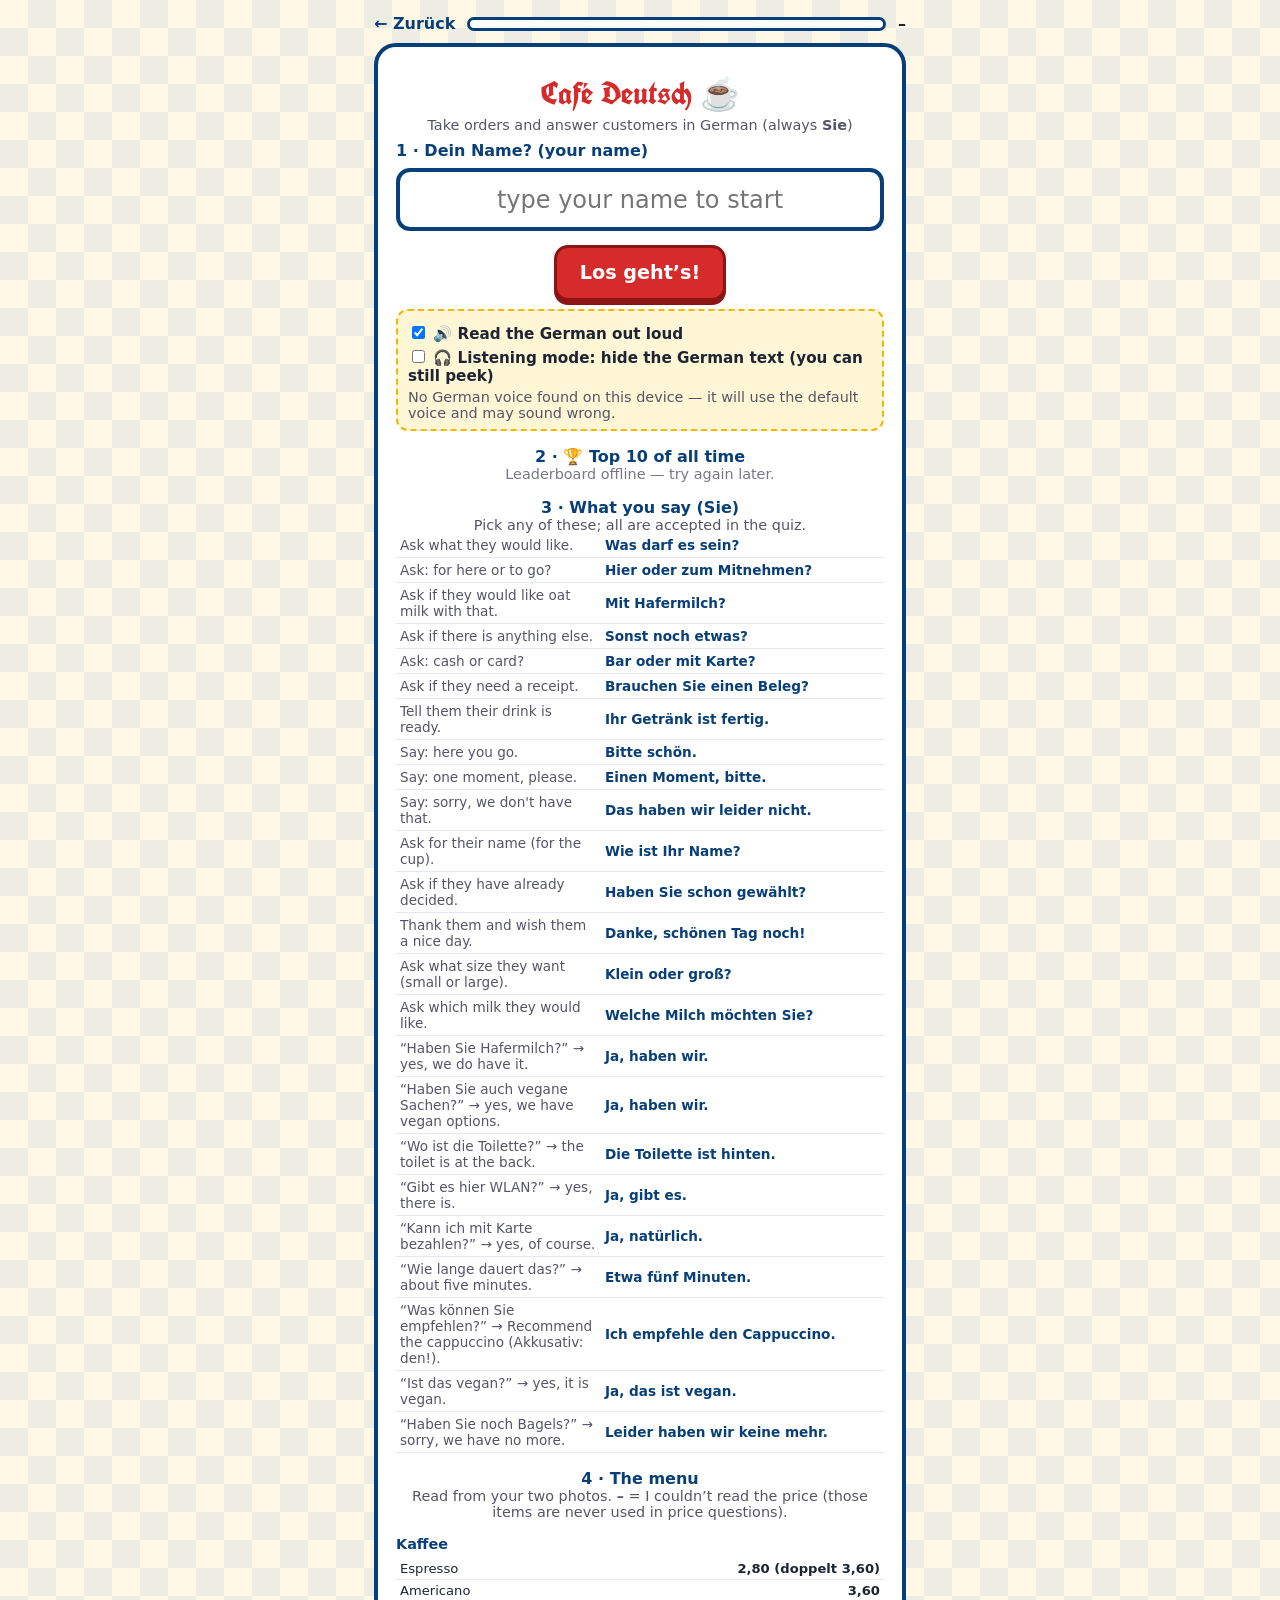
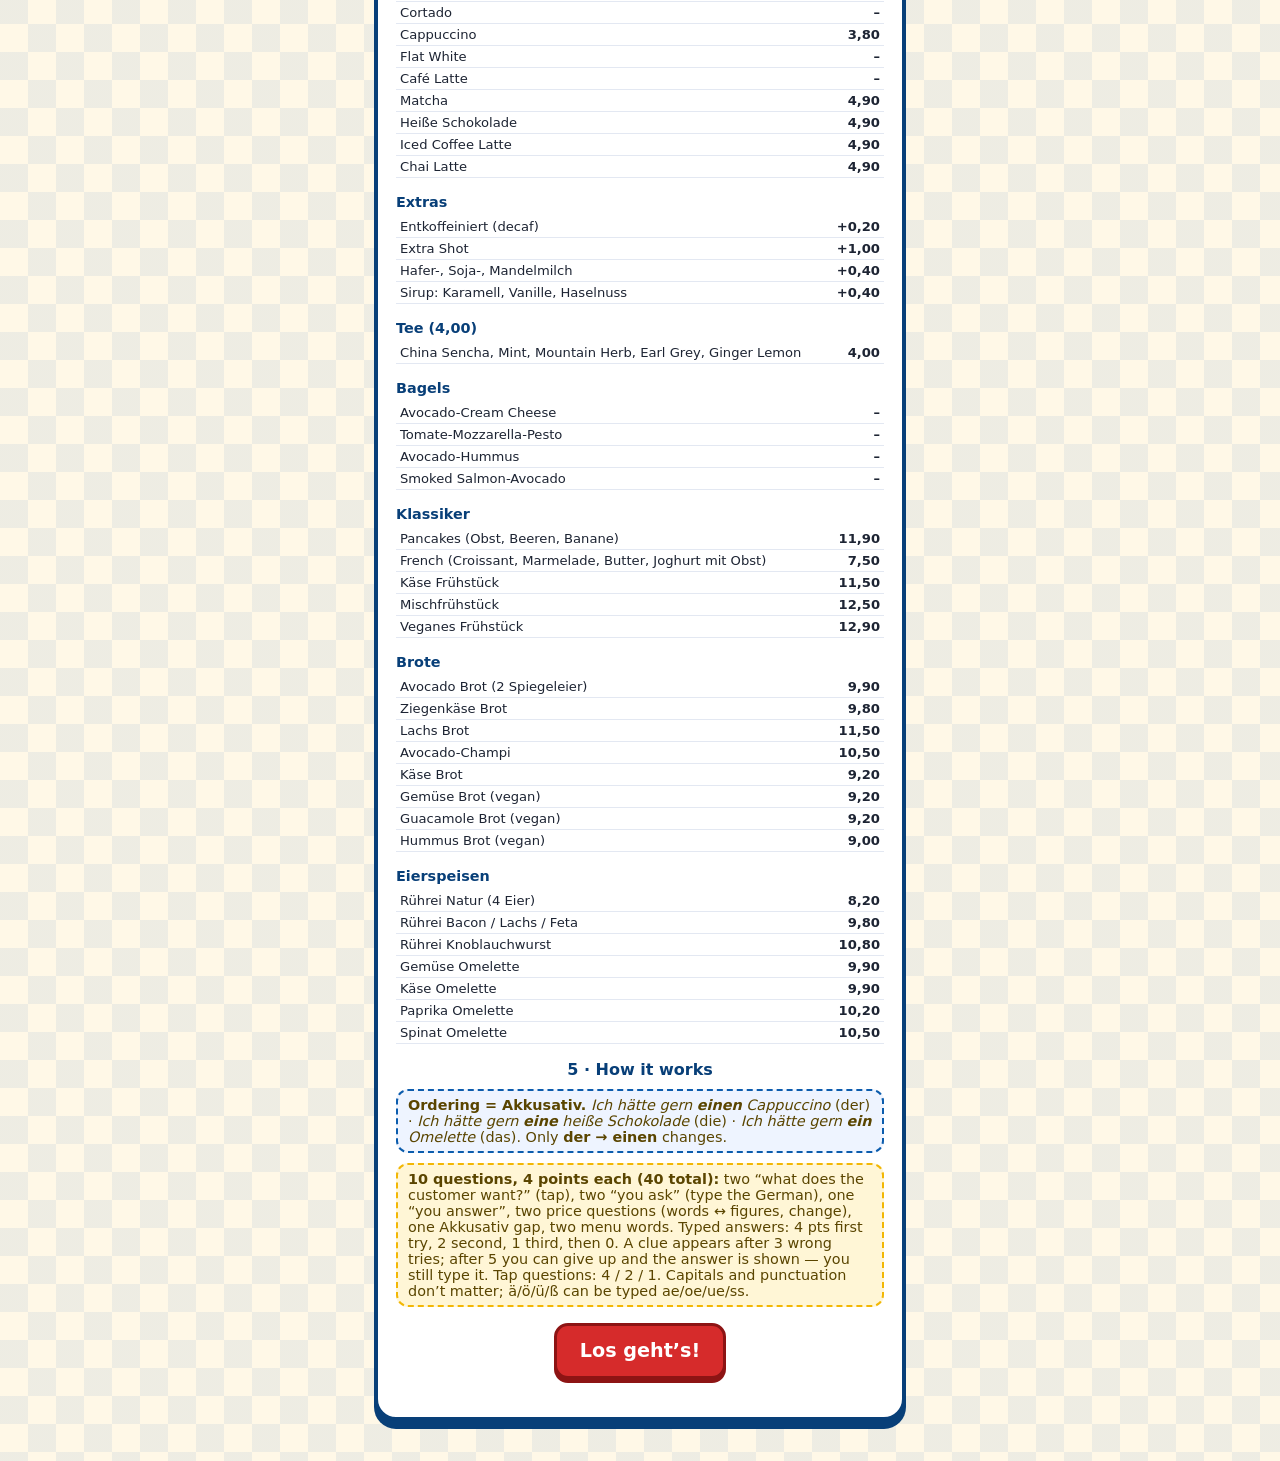
==== modules/cafe/index.html @ d32c7655 "Add Café Deutsch module (orders, phrases, prices, menu vocab, optional audio) Co-Authored-By: Claude" ====
<!doctype html>
<html lang="en"><head><meta charset="utf-8">
<meta name="viewport" content="width=device-width,initial-scale=1">
<title>Café Deutsch</title>
<link rel="icon" type="image/png" sizes="64x64" href="../../assets/favicon-64.png">
<link rel="shortcut icon" href="../../favicon.ico">
<link rel="apple-touch-icon" href="../../assets/apple-touch-icon.png">
<link rel="stylesheet" href="https://fonts.googleapis.com/css2?family=UnifrakturCook:wght@700&display=swap">
<link rel="stylesheet" href="../../style.css">
<style>
.wrap{max-width:560px;margin:0 auto;padding:14px 14px 40px}
.top{display:flex;justify-content:space-between;align-items:center;margin-bottom:10px}
.top a{color:var(--blue2);font-weight:700;text-decoration:none}
.bar{height:14px;background:#fff;border:3px solid var(--blue2);border-radius:99px;overflow:hidden;flex:1;margin:0 12px}
.bar i{display:block;height:100%;width:0;background:repeating-linear-gradient(45deg,var(--blue) 0 10px,#fff 10px 20px);transition:width .3s}
.card{background:#fff;border:4px solid var(--blue2);border-radius:22px;box-shadow:0 8px 0 var(--blue2);padding:22px 18px;text-align:center}
.noun{font-size:clamp(2.2rem,11vw,3.4rem);margin:.1em 0 .3em;font-weight:800;color:var(--blue2);word-break:break-word}
.gbtns{display:grid;grid-template-columns:repeat(3,1fr);gap:10px}
.g{font-size:1.6rem;padding:.7em 0;color:#fff;border-color:rgba(0,0,0,.35);box-shadow:0 5px 0 rgba(0,0,0,.35)}
.g.m{background:var(--m)}.g.f{background:var(--f)}.g.n{background:var(--n)}
.g.done{outline:5px solid var(--gold)}.g.dim{opacity:.35}
.shake{animation:sh .35s}
@keyframes sh{20%{transform:translateX(-8px)}40%{transform:translateX(8px)}60%{transform:translateX(-5px)}80%{transform:translateX(5px)}}
.pill{display:inline-block;border-radius:99px;padding:.25em .9em;font-weight:800;color:#fff;margin:0 2px;font-size:1.15rem}
.c0{background:#a67c52}.c1{background:#0f8a8a}.c2{background:#d6457a}
.head{display:flex;flex-wrap:wrap;justify-content:center;gap:6px;margin-bottom:4px}
.eng-big{font-size:clamp(1.6rem,7.5vw,2.2rem);font-weight:900;color:var(--blue2);margin:10px 0 2px;line-height:1.2}
.eng-big b{color:var(--red)}
.note{background:#fff6d6;border:2px dashed var(--gold);border-radius:12px;padding:6px 10px;margin:10px 0 0;font-size:.9rem;color:#5a4500}
.prompt{font-size:1.5rem;font-weight:800;margin:10px 0;line-height:1.5}
.prompt .blank{display:inline-block;min-width:4.5em;border-bottom:4px dashed var(--blue);color:var(--blue)}
input[type=text]{font:inherit;font-size:1.5rem;width:100%;padding:.55em;border:4px solid var(--blue2);border-radius:14px;text-align:center;margin:8px 0 12px}
.res{font-size:1.3rem;font-weight:800;margin:8px 0}
.ok{color:var(--green)}.bad{color:var(--red)}
.hidden{display:none}
.tip{font-size:.85rem;color:#667;margin:8px 0}
.small{font-size:.9rem;color:#556}
/* tables */
table.t{border-collapse:separate;border-spacing:3px;width:100%;margin:8px 0;font-size:.95rem}
table.t th,table.t td{padding:6px 4px;border-radius:8px;font-weight:800}
.t .h{color:#fff}.t .hm{background:var(--m)}.t .hf{background:var(--f)}.t .hn{background:var(--n)}
.t .rc{color:#fff;text-align:left;padding-left:8px}
.t td{background:#f1f5fb}
.t td.rc.gm{background:var(--m)}.t td.rc.gf{background:var(--f)}.t td.rc.gn{background:var(--n)}
.t td.rc.c0{background:#a67c52}.t td.rc.c1{background:#0f8a8a}.t td.rc.c2{background:#d6457a}
.t td.e b{color:var(--red)}
.t td small{display:block;font-weight:600;color:#556;font-size:.8rem}
.nm{margin:8px 0 14px}.nm label{font-weight:800;color:var(--blue2);display:block;text-align:left}
.lb{width:100%;border-collapse:collapse;font-size:.92rem;margin:6px 0}
.lb th{color:var(--blue2);text-align:left;padding:4px 6px;border-bottom:3px solid var(--blue2)}
.lb td{padding:5px 6px;border-bottom:1px solid #e3e8f2;text-align:left}
.lb tr.me td{background:#fff3c4;font-weight:900}
.lb .pc{font-weight:900;text-align:right}
.lbempty{color:#778;font-size:.9rem}.t td.e{color:var(--blue2)}
.t .wh{background:#fff;border:2px solid #dde;font-weight:700;text-align:left;padding-left:8px}
.intro h2{margin:.1em 0;color:var(--red)}
.intro .tl{text-align:left;font-weight:800;margin:14px 0 0;color:var(--blue2)}
/* results */
.ring{--p:0;width:170px;height:170px;border-radius:50%;margin:8px auto;display:grid;place-items:center;
 background:conic-gradient(var(--col,#d62b2b) calc(var(--p)*1%),#e8edf5 0)}
.ring div{width:132px;height:132px;border-radius:50%;background:#fff;display:grid;place-items:center;align-content:center}
.ring b{font-size:2.4rem;line-height:1}.ring span{font-size:.95rem;font-weight:800;color:#556}
.stats{display:grid;grid-template-columns:repeat(3,1fr);gap:8px;margin:14px 0}
.st{border-radius:14px;padding:8px 2px;color:#fff;font-weight:800}
.st b{display:block;font-size:1.8rem}.st span{font-size:.75rem}
.s1{background:var(--green)}.s2{background:#e09b00}.s3{background:var(--red)}
.cs{display:grid;grid-template-columns:repeat(3,1fr);gap:8px;margin:6px 0 12px}
.cs div{border-radius:14px;color:#fff;padding:8px 2px;font-weight:800}.cs b{display:block;font-size:1.3rem}.cs span{font-size:.75rem}
.rv{text-align:left;margin:10px 0}
.rv .row{border-left:8px solid;border-radius:10px;padding:6px 10px;margin:6px 0;background:#f7f9fc;font-size:.95rem}
.row.r1{border-color:var(--green)}.row.r2{border-color:#e09b00}.row.r3{border-color:var(--red)}
.row .pts{float:right;font-weight:900}
.row i{color:#778}
.sec{font-weight:900;color:var(--blue2);text-align:left;margin:16px 0 0}
.vb{font-size:clamp(2.3rem,12vw,3.6rem);font-weight:900;color:#b00020;margin:.1em 0 .2em}
.done-row{display:flex;justify-content:space-between;gap:8px;text-align:left;background:#eaf6ec;border-left:8px solid var(--green);border-radius:10px;padding:6px 10px;margin:6px 0;font-weight:700}
.done-row small{color:#556;font-weight:600;display:block}
.step-lab{font-weight:900;color:var(--blue2);text-align:left;margin-top:10px}
.cl{letter-spacing:.12em;font-family:monospace;font-size:1.3rem}
.vt{width:100%;border-collapse:collapse;font-size:.74rem;text-align:left}
.vt th{color:var(--blue2);border-bottom:3px solid var(--blue2);padding:3px 2px;font-size:.72rem}
.vt td{padding:3px 2px;border-bottom:1px solid #e3e8f2}
.vt .p1{color:#1565c0;font-weight:700}.vt .p2{color:#7b1fa2;font-weight:700}.vt .p3{color:#1b8a3a;font-weight:700}.vt .iv{color:#b00020;font-weight:800}.vt .en{color:#556}
.tw{max-height:420px;overflow:auto;border:2px solid #dde;border-radius:10px;margin:6px 0}
.pillrow{display:flex;flex-wrap:wrap;justify-content:center;gap:6px;margin:4px 0 8px}
.pp{display:inline-block;border-radius:99px;padding:.25em .9em;font-weight:800;color:#fff;font-size:1.15rem}
.pp.pe{background:var(--blue2)}.pp.t1{background:#7b1fa2}.pp.t2{background:#1b8a3a}
.mt{width:100%;table-layout:fixed;border-collapse:collapse;font-size:.63rem;text-align:center}
.mt col.c1{width:17%}
.mt th{background:#4fc3e8;color:#0b2a40;padding:5px 1px;font-size:.66rem;border:1px solid #fff}
.mt td{background:#8fdcf2;padding:4px 0;font-weight:700;border:1px solid #fff;color:#0b2a40}
.mt td.lb2{background:#e6e6e6;text-align:right;padding-right:4px;font-weight:600;font-size:.62rem;color:#333}
.mt td.pr{font-size:.8rem}
.mt td.st2{background:#c9eefa;font-weight:600}
.mt .oe{color:#e07b00}
.pq{width:100%;border-collapse:separate;border-spacing:3px;font-size:.85rem;margin:6px 0}
.pq th{background:#4a9bb0;color:#fff;padding:6px 3px;font-weight:800}
.pq td{background:#3b5f5c;color:#fff;padding:6px 3px;font-weight:700;text-align:center}
.pq td:last-child{background:#dfeeee;color:#234;font-weight:600}
.bub{background:#f3f7ff;border:3px solid var(--blue2);border-radius:18px 18px 18px 4px;padding:10px 12px;margin:8px 0;text-align:left}
.bub .who{font-size:.75rem;font-weight:900;color:#778;text-transform:uppercase}
.bub .tx{font-size:1.35rem;font-weight:800;color:var(--blue2);margin:2px 0}
.bub .tx.hid{color:#aab;letter-spacing:.2em}
.bub button{margin:4px 6px 0 0;font-size:.9rem}
.chip{display:inline-block;border-radius:99px;padding:.2em .9em;font-weight:900;color:#fff;background:#0f8a8a;font-size:.95rem}
.opt{display:block;width:100%;text-align:left;margin:8px 0;font-size:1.05rem;padding:.7em .9em}
.opt.x{opacity:.35;text-decoration:line-through}.opt.good{background:var(--green);color:#fff}
.ask{font-size:1.15rem;font-weight:800;margin:8px 0;text-align:left}
.sett{text-align:left;background:#fff6d6;border:2px dashed var(--gold);border-radius:12px;padding:8px 10px;margin:8px 0;font-size:.95rem}
.sett label{display:block;font-weight:800;margin:4px 0}
.mn td,.mn th{font-size:.82rem;text-align:left;padding:3px 4px;border-bottom:1px solid #e3e8f2}.mn th{color:var(--blue2);border-bottom:3px solid var(--blue2)}
.mn td:last-child{text-align:right;font-weight:800;white-space:nowrap}
.pb td{font-size:.85rem;text-align:left;padding:4px;border-bottom:1px solid #e3e8f2}.pb td:first-child{color:#556;width:42%}.pb td:last-child{font-weight:800;color:var(--blue2)}
</style>
</head>
<body><div class="wrap">
 <div class="top"><a href="../../index.html">← Zurück</a><div class="bar"><i id="bar"></i></div><b id="count">–</b></div>

 <div id="s-intro" class="card intro">
  <h2 class="fraktur" style="font-size:2rem">Café Deutsch ☕</h2>
  <div class="small">Take orders and answer customers in German (always <b>Sie</b>)</div>
  <div class="nm"><label for="name">1 · Dein Name? (your name)</label>
   <input type="text" id="name" maxlength="20" placeholder="type your name to start" autocomplete="off" style="margin-bottom:0"></div>
  <p style="margin:6px 0"><button class="btn primary go" style="font-size:1.2rem" disabled>Los geht’s!</button></p>
  <div class="sett" id="sett">
   <label><input type="checkbox" id="optAudio"> 🔊 Read the German out loud</label>
   <label><input type="checkbox" id="optListen"> 🎧 Listening mode: hide the German text (you can still peek)</label>
   <div class="small" id="voiceInfo"></div>
  </div>
  <div class="sec" style="text-align:center">2 · 🏆 Top 10 of all time</div><div id="lb0"></div>

  <div class="sec" style="text-align:center">3 · What you say (Sie)</div>
  <div class="small">Pick any of these; all are accepted in the quiz.</div>
  <table class="pb" id="pb" style="width:100%;border-collapse:collapse"></table>

  <div class="sec" style="text-align:center">4 · The menu</div>
  <div class="small">Read from your two photos. <b>–</b> = I couldn’t read the price (those items are never used in price questions).</div>
  <div id="menu"></div>

  <div class="sec" style="text-align:center">5 · How it works</div>
  <div class="note" style="text-align:left;background:#eef4ff;border-color:var(--blue)">
   <b>Ordering = Akkusativ.</b> <i>Ich hätte gern <b>einen</b> Cappuccino</i> (der) · <i>Ich hätte gern <b>eine</b> heiße Schokolade</i> (die) · <i>Ich hätte gern <b>ein</b> Omelette</i> (das). Only <b>der → einen</b> changes.</div>
  <div class="note" style="text-align:left"><b>10 questions, 4 points each (40 total):</b> two “what does the customer want?” (tap), two “you ask” (type the German), one “you answer”, two price questions (words ↔ figures, change), one Akkusativ gap, two menu words. Typed answers: 4 pts first try, 2 second, 1 third, then 0. A clue appears after 3 wrong tries; after 5 you can give up and the answer is shown — you still type it. Tap questions: 4 / 2 / 1. Capitals and punctuation don’t matter; ä/ö/ü/ß can be typed ae/oe/ue/ss.</div>
  <p><button class="btn primary go" style="font-size:1.2rem" disabled>Los geht’s!</button></p>
 </div>

 <div id="s-q" class="card hidden">
  <div class="small">Question <span id="vn"></span> · <span class="chip" id="chip"></span></div>
  <div class="bub hidden" id="bub"><div class="who" id="who">Customer</div><div class="tx" id="btx"></div>
   <button class="btn" id="play" type="button">🔊 Play</button><button class="btn hidden" id="peek" type="button">👁 Show text</button></div>
  <div class="ask" id="prompt"></div>
  <div id="opts" class="hidden"></div>
  <div id="doneRows"></div>
  <div id="active">
   <form id="form" autocomplete="off">
    <input type="text" id="ans" autocapitalize="off" autocorrect="off" spellcheck="false">
    <button class="btn primary" id="check" type="submit">Prüfen</button>
   </form>
   <div id="fb" class="res"></div>
  </div>
  <button class="btn primary hidden" id="next">Weiter →</button>
 </div>

 <div id="s-done" class="card hidden">
  <div class="small">Geschafft!</div>
  <div class="ring" id="ring"><div><b id="pct"></b><span id="frac"></span></div></div>
  <p class="res" id="verdict"></p>
  <p class="small" id="best"></p>
  <div class="sec">Every question</div>
  <div class="rv" id="review"></div>
  <div class="sec">🏆 Top 10 of all time</div><div id="lb1"></div>
  <button class="btn primary" id="again">Nochmal!</button>
  <a class="btn" href="../../index.html">Zur Hütte</a>
 </div>
</div>
<script src="../../config.js"></script><script src="menu.js"></script><script src="logic.js"></script><script src="drill.js"></script>
</body></html>
---- style.css ----
:root{--blue:#0b5cad;--blue2:#083f78;--sky:#bfe3ff;--cream:#fff8e7;--red:#d62b2b;--gold:#f2b705;--green:#2e7d32;--ink:#1d2433;
--m:#2f6fd6;--f:#d9363e;--n:#2e9e4f;}
*{box-sizing:border-box}
body{margin:0;font-family:"Trebuchet MS","Segoe UI",system-ui,sans-serif;color:var(--ink);background:var(--cream);
 background-image:linear-gradient(45deg,rgba(11,92,173,.07) 25%,transparent 25%,transparent 75%,rgba(11,92,173,.07) 75%),
 linear-gradient(45deg,rgba(11,92,173,.07) 25%,transparent 25%,transparent 75%,rgba(11,92,173,.07) 75%);
 background-size:56px 56px;background-position:0 0,28px 28px}
.fraktur{font-family:"UnifrakturCook","Old English Text MT","Luminari",Georgia,serif;font-weight:700}
.btn{font:inherit;font-weight:700;border:3px solid var(--blue2);background:#fff;color:var(--blue2);border-radius:14px;padding:.7em 1.2em;
 cursor:pointer;box-shadow:0 4px 0 var(--blue2);text-decoration:none;display:inline-block}
.btn:active{transform:translateY(3px);box-shadow:0 1px 0 var(--blue2)}
.btn.primary{background:var(--red);border-color:#8d1414;color:#fff;box-shadow:0 4px 0 #8d1414}
.btn.primary:active{box-shadow:0 1px 0 #8d1414}
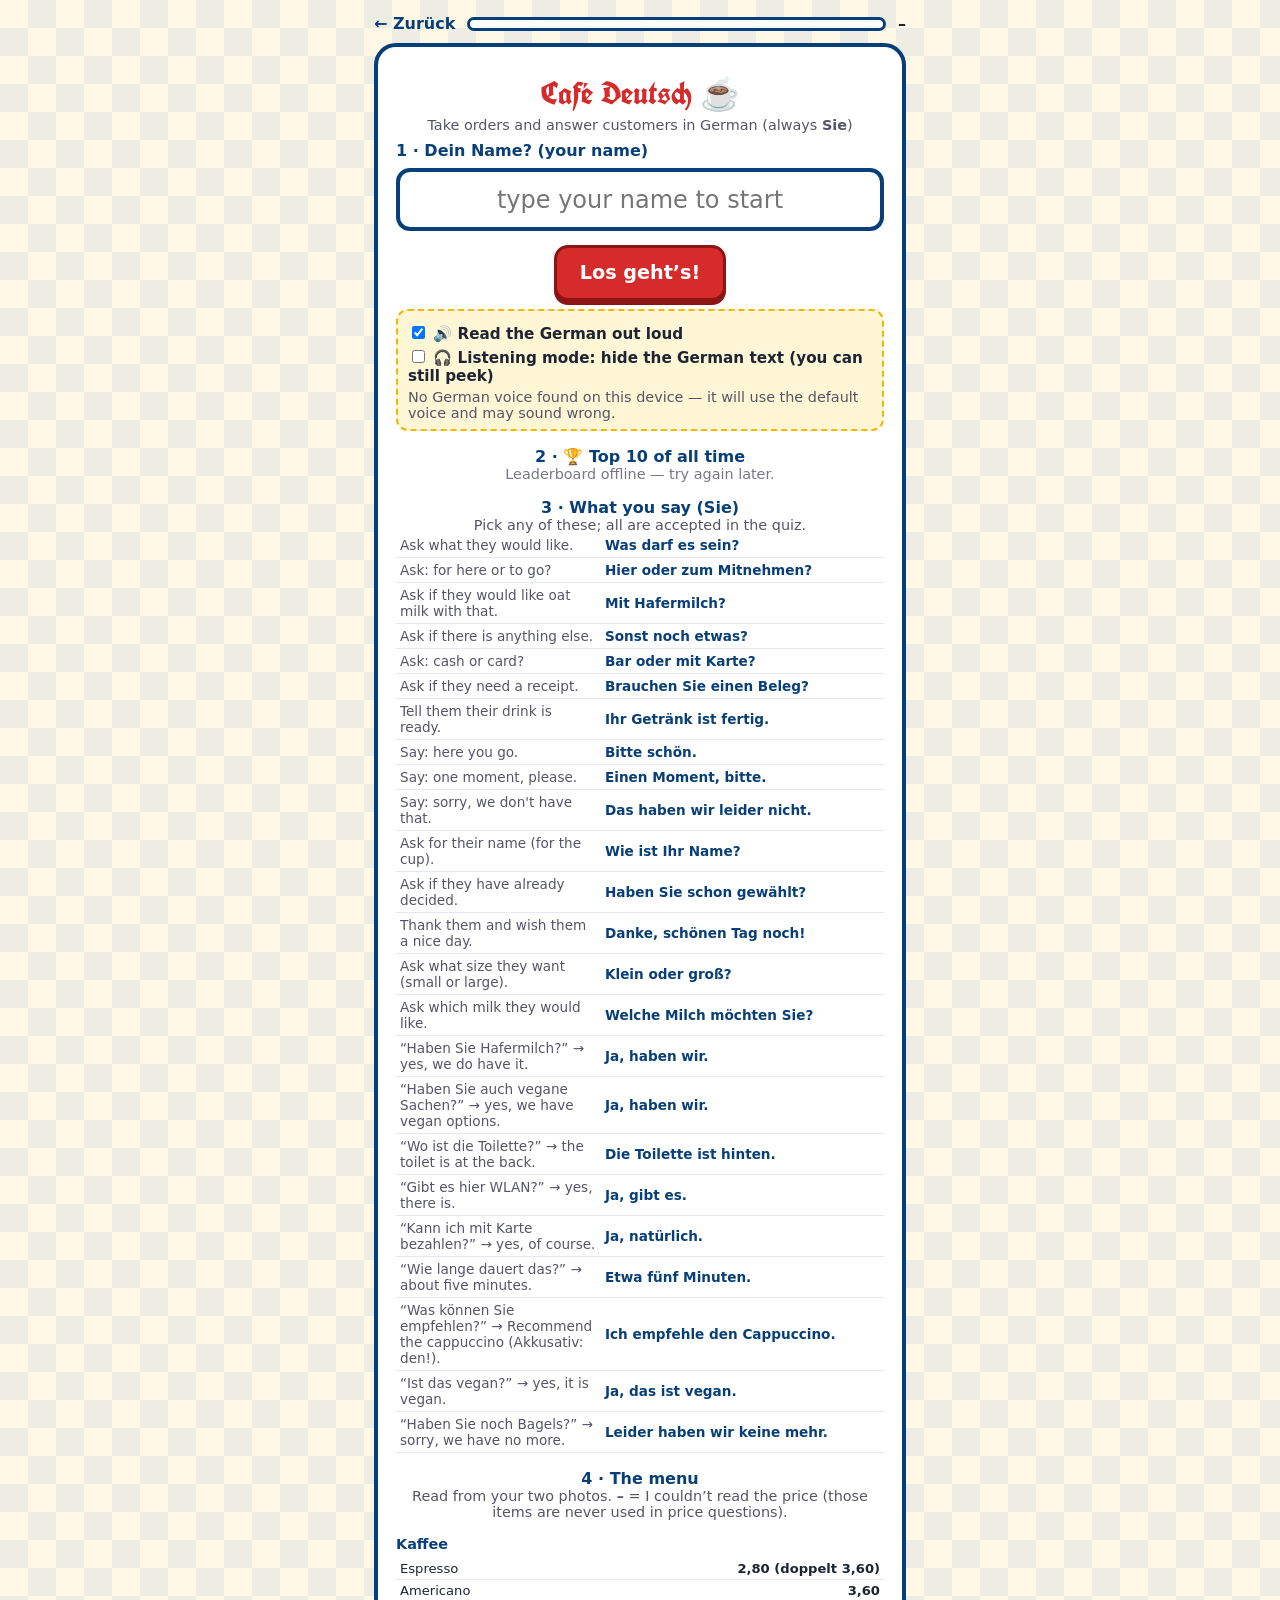
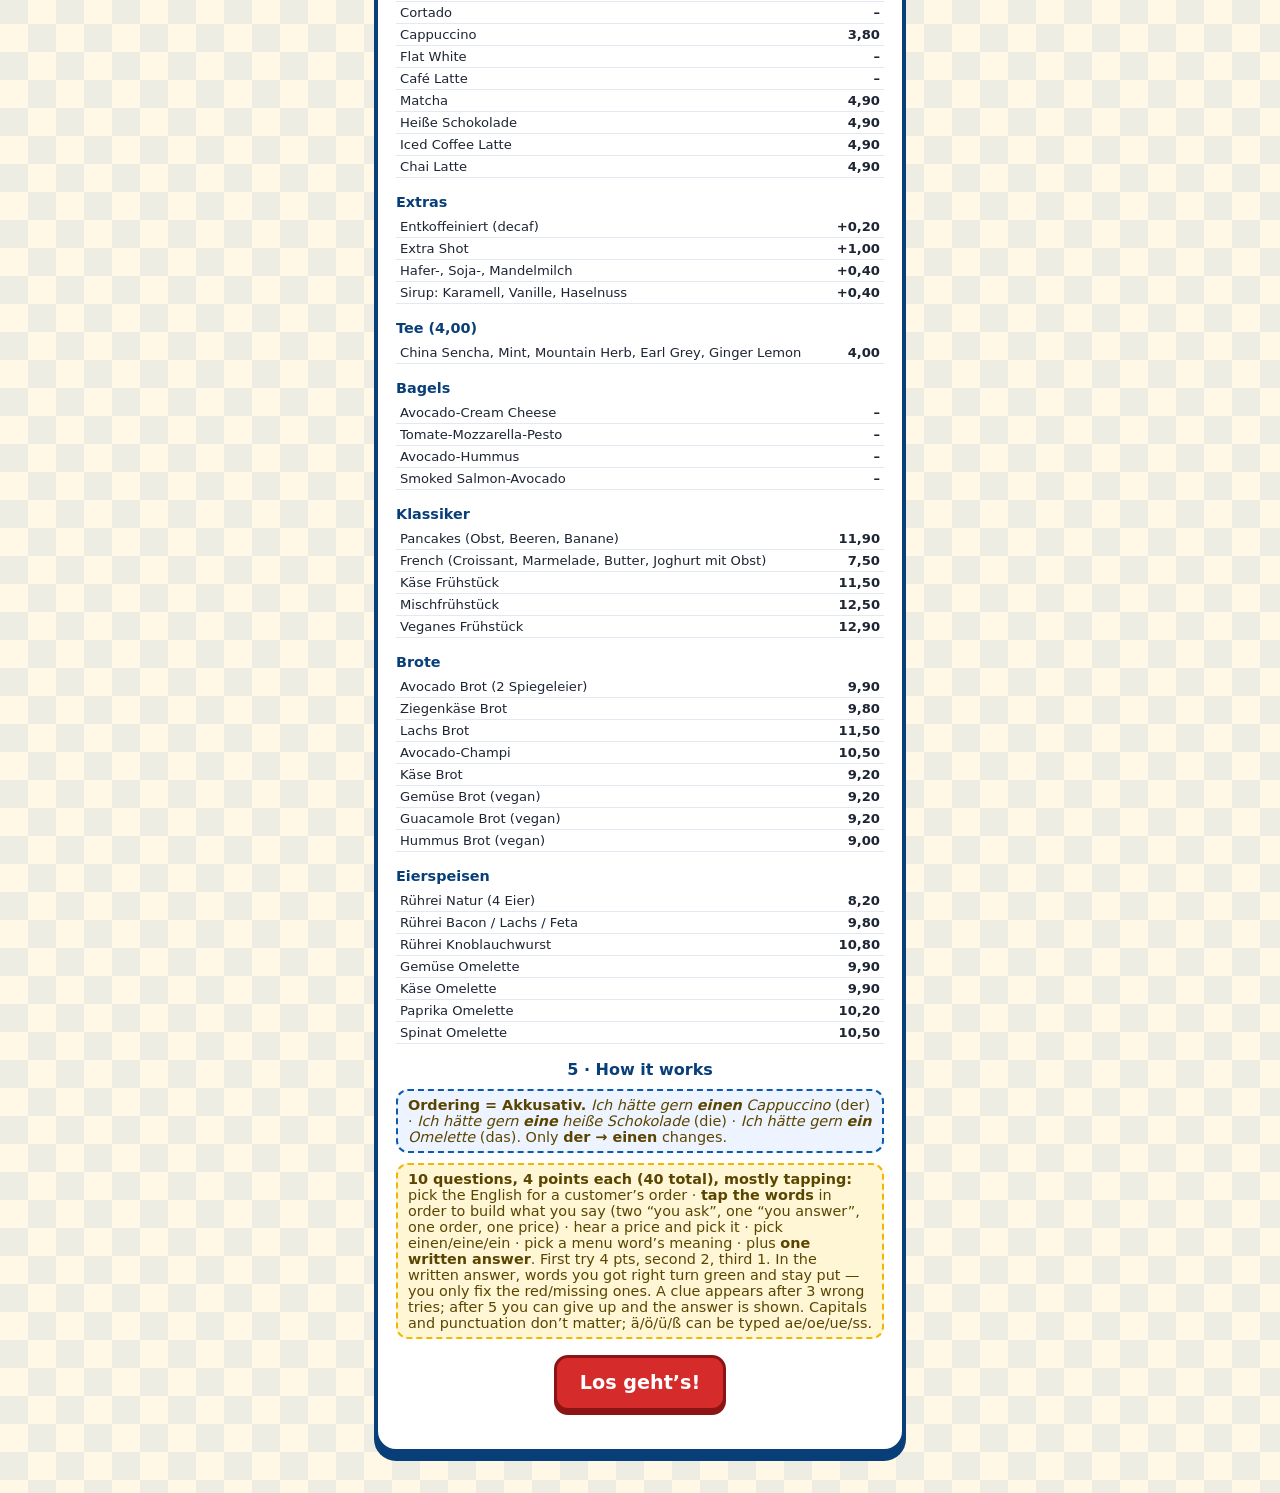
==== commit 8f8c723c: "Café Deutsch: tap-the-words format, multiple choice, one written answer with per-word fixing Co-Auth" ====
--- a/modules/cafe/index.html
+++ b/modules/cafe/index.html
@@ -111,6 +111,15 @@
 .mn td,.mn th{font-size:.82rem;text-align:left;padding:3px 4px;border-bottom:1px solid #e3e8f2}.mn th{color:var(--blue2);border-bottom:3px solid var(--blue2)}
 .mn td:last-child{text-align:right;font-weight:800;white-space:nowrap}
 .pb td{font-size:.85rem;text-align:left;padding:4px;border-bottom:1px solid #e3e8f2}.pb td:first-child{color:#556;width:42%}.pb td:last-child{font-weight:800;color:var(--blue2)}
+.built{min-height:62px;border-top:3px solid #dde;border-bottom:3px solid #dde;margin:10px 0;padding:6px 0;display:flex;flex-wrap:wrap;gap:6px;justify-content:center;align-content:flex-start}
+.bank{display:flex;flex-wrap:wrap;gap:8px;justify-content:center;margin:10px 0}
+.tile{font:inherit;font-weight:800;font-size:1.1rem;padding:.45em .8em;border:3px solid var(--blue2);border-radius:12px;background:#fff;color:var(--blue2);box-shadow:0 4px 0 var(--blue2);cursor:pointer}
+.tile.used{visibility:hidden}.built .tile{background:#eef4ff}
+.fixer{display:flex;flex-wrap:wrap;gap:6px;justify-content:center;margin:8px 0}
+.fixer .w{font:inherit;font-weight:800;font-size:1.1rem;padding:.4em .6em;border-radius:10px;border:3px solid}
+.fixer .okw{background:#e3f4e6;border-color:var(--green);color:#1b5e20}
+.fixer input.w{width:auto;margin:0;min-width:4ch;text-align:center}
+.fixer input.sub{border-color:var(--red);background:#fdeaea}.fixer input.miss{border:3px dashed var(--red);background:#fff}
 </style>
 </head>
 <body><div class="wrap">
@@ -140,7 +149,7 @@
   <div class="sec" style="text-align:center">5 · How it works</div>
   <div class="note" style="text-align:left;background:#eef4ff;border-color:var(--blue)">
    <b>Ordering = Akkusativ.</b> <i>Ich hätte gern <b>einen</b> Cappuccino</i> (der) · <i>Ich hätte gern <b>eine</b> heiße Schokolade</i> (die) · <i>Ich hätte gern <b>ein</b> Omelette</i> (das). Only <b>der → einen</b> changes.</div>
-  <div class="note" style="text-align:left"><b>10 questions, 4 points each (40 total):</b> two “what does the customer want?” (tap), two “you ask” (type the German), one “you answer”, two price questions (words ↔ figures, change), one Akkusativ gap, two menu words. Typed answers: 4 pts first try, 2 second, 1 third, then 0. A clue appears after 3 wrong tries; after 5 you can give up and the answer is shown — you still type it. Tap questions: 4 / 2 / 1. Capitals and punctuation don’t matter; ä/ö/ü/ß can be typed ae/oe/ue/ss.</div>
+  <div class="note" style="text-align:left"><b>10 questions, 4 points each (40 total), mostly tapping:</b> pick the English for a customer’s order · <b>tap the words</b> in order to build what you say (two “you ask”, one “you answer”, one order, one price) · hear a price and pick it · pick einen/eine/ein · pick a menu word’s meaning · plus <b>one written answer</b>. First try 4 pts, second 2, third 1. In the written answer, words you got right turn green and stay put — you only fix the red/missing ones. A clue appears after 3 wrong tries; after 5 you can give up and the answer is shown. Capitals and punctuation don’t matter; ä/ö/ü/ß can be typed ae/oe/ue/ss.</div>
   <p><button class="btn primary go" style="font-size:1.2rem" disabled>Los geht’s!</button></p>
  </div>
 
@@ -150,14 +159,17 @@
    <button class="btn" id="play" type="button">🔊 Play</button><button class="btn hidden" id="peek" type="button">👁 Show text</button></div>
   <div class="ask" id="prompt"></div>
   <div id="opts" class="hidden"></div>
+  <div id="tilesBox" class="hidden"><div id="built" class="built"></div><div id="bank" class="bank"></div>
+   <button class="btn primary" id="tcheck" type="button">Prüfen</button></div>
   <div id="doneRows"></div>
-  <div id="active">
+  <div id="active" class="hidden">
    <form id="form" autocomplete="off">
     <input type="text" id="ans" autocapitalize="off" autocorrect="off" spellcheck="false">
+    <div id="fixer" class="fixer hidden"></div>
     <button class="btn primary" id="check" type="submit">Prüfen</button>
    </form>
-   <div id="fb" class="res"></div>
   </div>
+  <div id="fb" class="res"></div>
   <button class="btn primary hidden" id="next">Weiter →</button>
  </div>
 
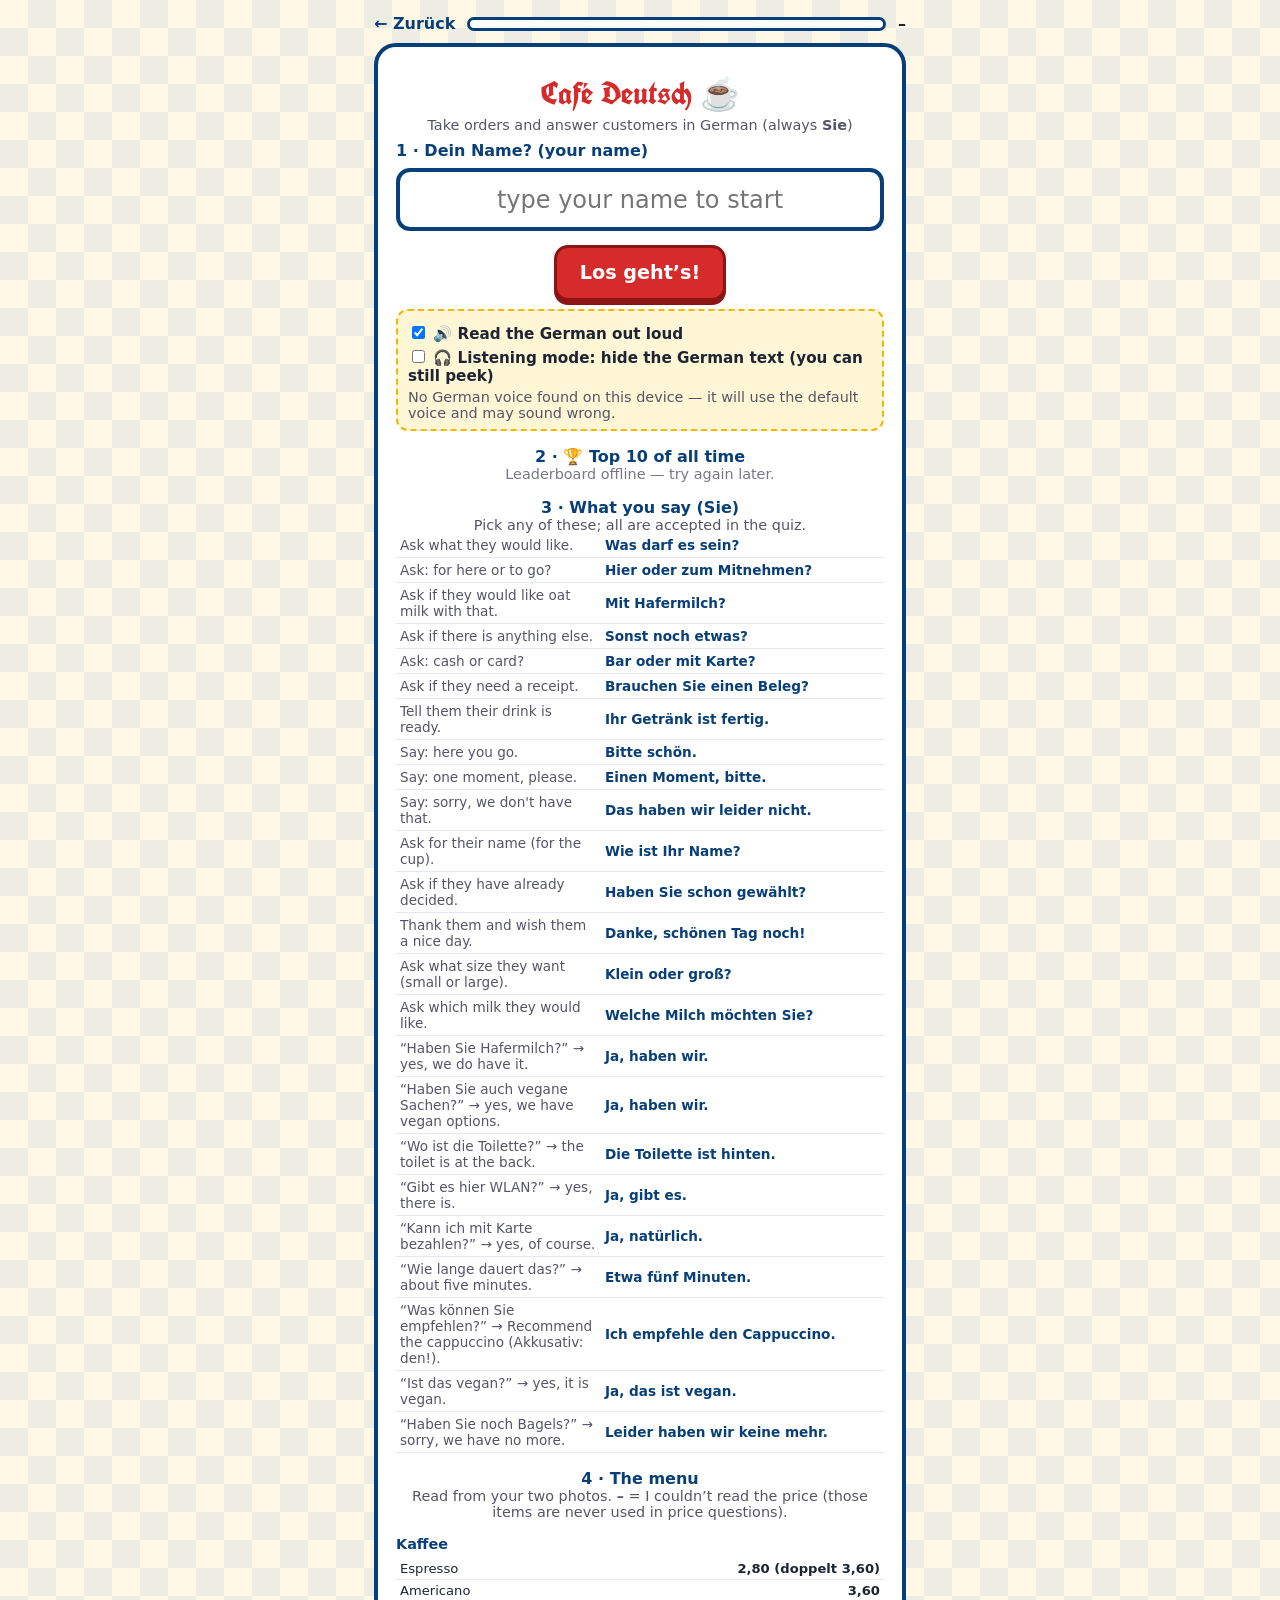
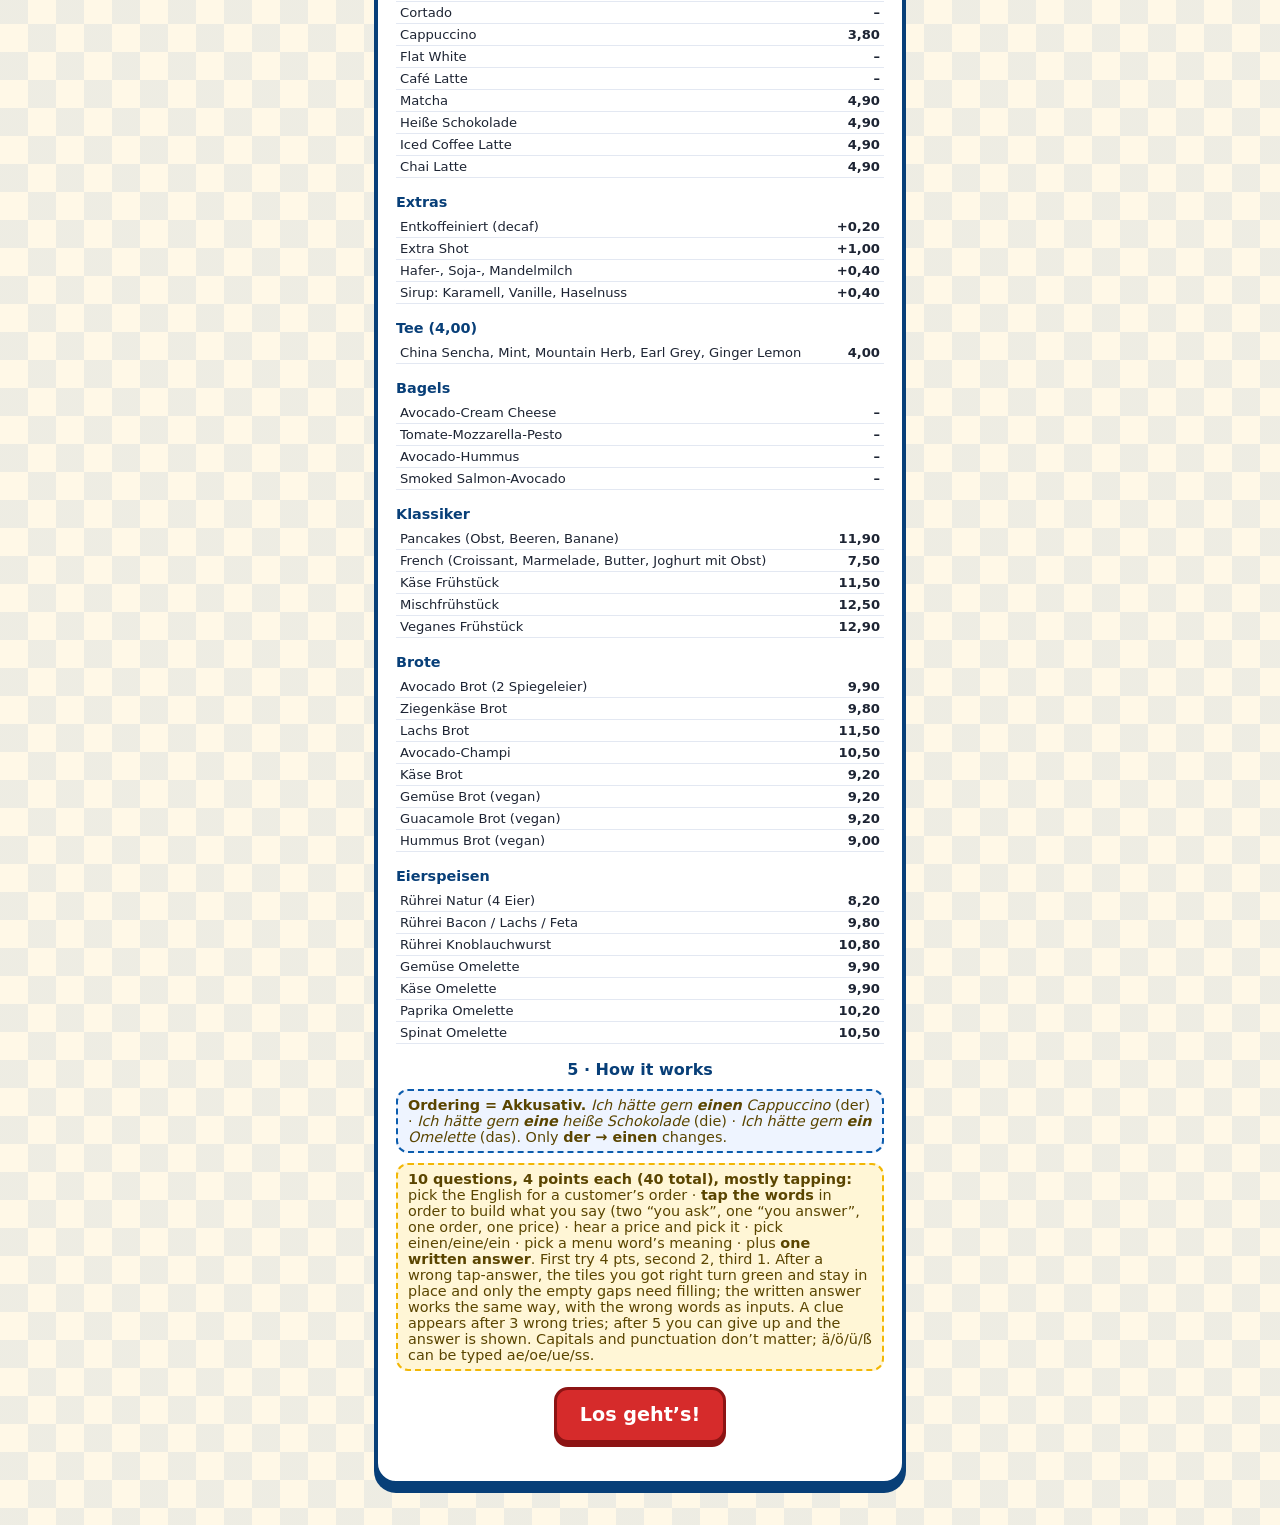
==== commit b9e8136d: "Café: tap answers keep correct tiles green, only wrong ones are replaced Co-Authored-By: Claude Sonn" ====
--- a/modules/cafe/index.html
+++ b/modules/cafe/index.html
@@ -114,7 +114,7 @@
 .built{min-height:62px;border-top:3px solid #dde;border-bottom:3px solid #dde;margin:10px 0;padding:6px 0;display:flex;flex-wrap:wrap;gap:6px;justify-content:center;align-content:flex-start}
 .bank{display:flex;flex-wrap:wrap;gap:8px;justify-content:center;margin:10px 0}
 .tile{font:inherit;font-weight:800;font-size:1.1rem;padding:.45em .8em;border:3px solid var(--blue2);border-radius:12px;background:#fff;color:var(--blue2);box-shadow:0 4px 0 var(--blue2);cursor:pointer}
-.tile.used{visibility:hidden}.built .tile{background:#eef4ff}
+.tile.used{visibility:hidden}.tile.lock{background:#e3f4e6;border-color:var(--green);color:#1b5e20;box-shadow:0 4px 0 var(--green);opacity:1}.tile.slot{border-style:dashed;box-shadow:none;background:#fff;min-width:3.2em}.built .tile{background:#eef4ff}
 .fixer{display:flex;flex-wrap:wrap;gap:6px;justify-content:center;margin:8px 0}
 .fixer .w{font:inherit;font-weight:800;font-size:1.1rem;padding:.4em .6em;border-radius:10px;border:3px solid}
 .fixer .okw{background:#e3f4e6;border-color:var(--green);color:#1b5e20}
@@ -149,7 +149,7 @@
   <div class="sec" style="text-align:center">5 · How it works</div>
   <div class="note" style="text-align:left;background:#eef4ff;border-color:var(--blue)">
    <b>Ordering = Akkusativ.</b> <i>Ich hätte gern <b>einen</b> Cappuccino</i> (der) · <i>Ich hätte gern <b>eine</b> heiße Schokolade</i> (die) · <i>Ich hätte gern <b>ein</b> Omelette</i> (das). Only <b>der → einen</b> changes.</div>
-  <div class="note" style="text-align:left"><b>10 questions, 4 points each (40 total), mostly tapping:</b> pick the English for a customer’s order · <b>tap the words</b> in order to build what you say (two “you ask”, one “you answer”, one order, one price) · hear a price and pick it · pick einen/eine/ein · pick a menu word’s meaning · plus <b>one written answer</b>. First try 4 pts, second 2, third 1. In the written answer, words you got right turn green and stay put — you only fix the red/missing ones. A clue appears after 3 wrong tries; after 5 you can give up and the answer is shown. Capitals and punctuation don’t matter; ä/ö/ü/ß can be typed ae/oe/ue/ss.</div>
+  <div class="note" style="text-align:left"><b>10 questions, 4 points each (40 total), mostly tapping:</b> pick the English for a customer’s order · <b>tap the words</b> in order to build what you say (two “you ask”, one “you answer”, one order, one price) · hear a price and pick it · pick einen/eine/ein · pick a menu word’s meaning · plus <b>one written answer</b>. First try 4 pts, second 2, third 1. After a wrong tap-answer, the tiles you got right turn green and stay in place and only the empty gaps need filling; the written answer works the same way, with the wrong words as inputs. A clue appears after 3 wrong tries; after 5 you can give up and the answer is shown. Capitals and punctuation don’t matter; ä/ö/ü/ß can be typed ae/oe/ue/ss.</div>
   <p><button class="btn primary go" style="font-size:1.2rem" disabled>Los geht’s!</button></p>
  </div>
 
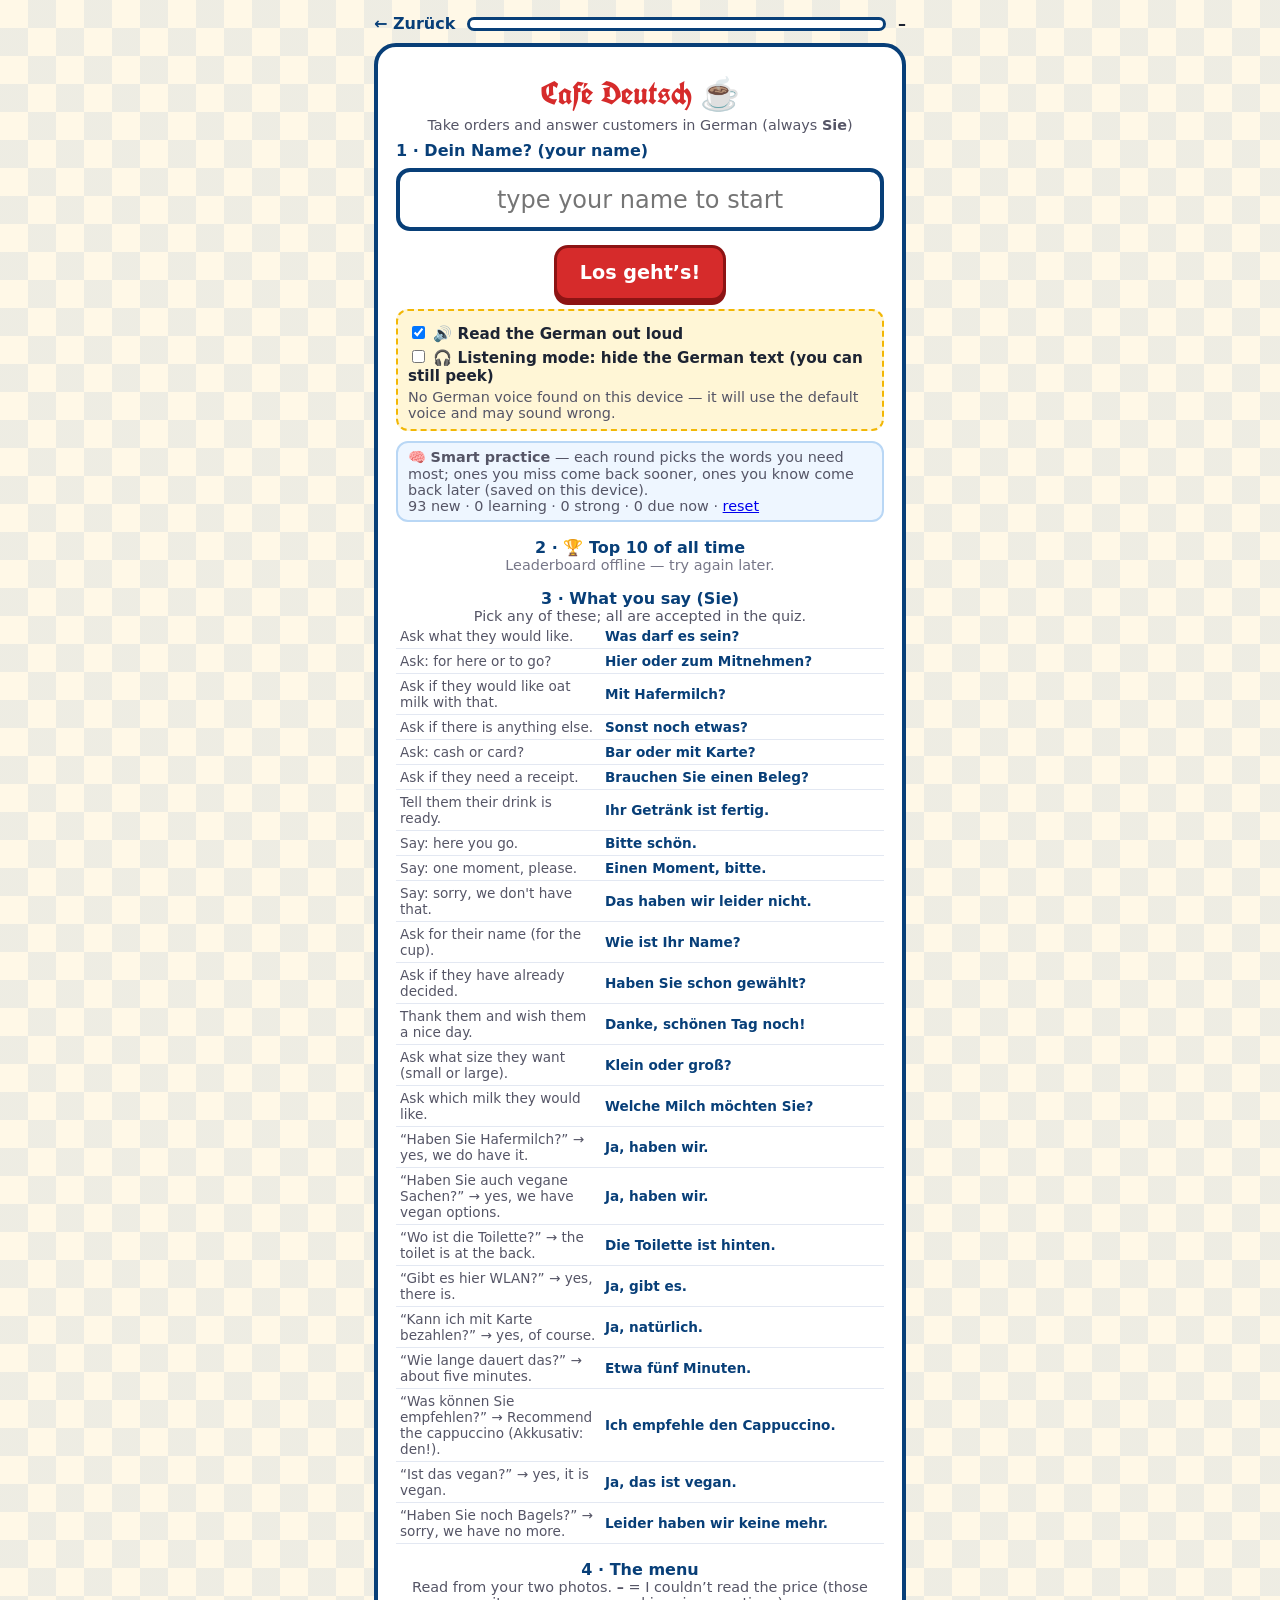
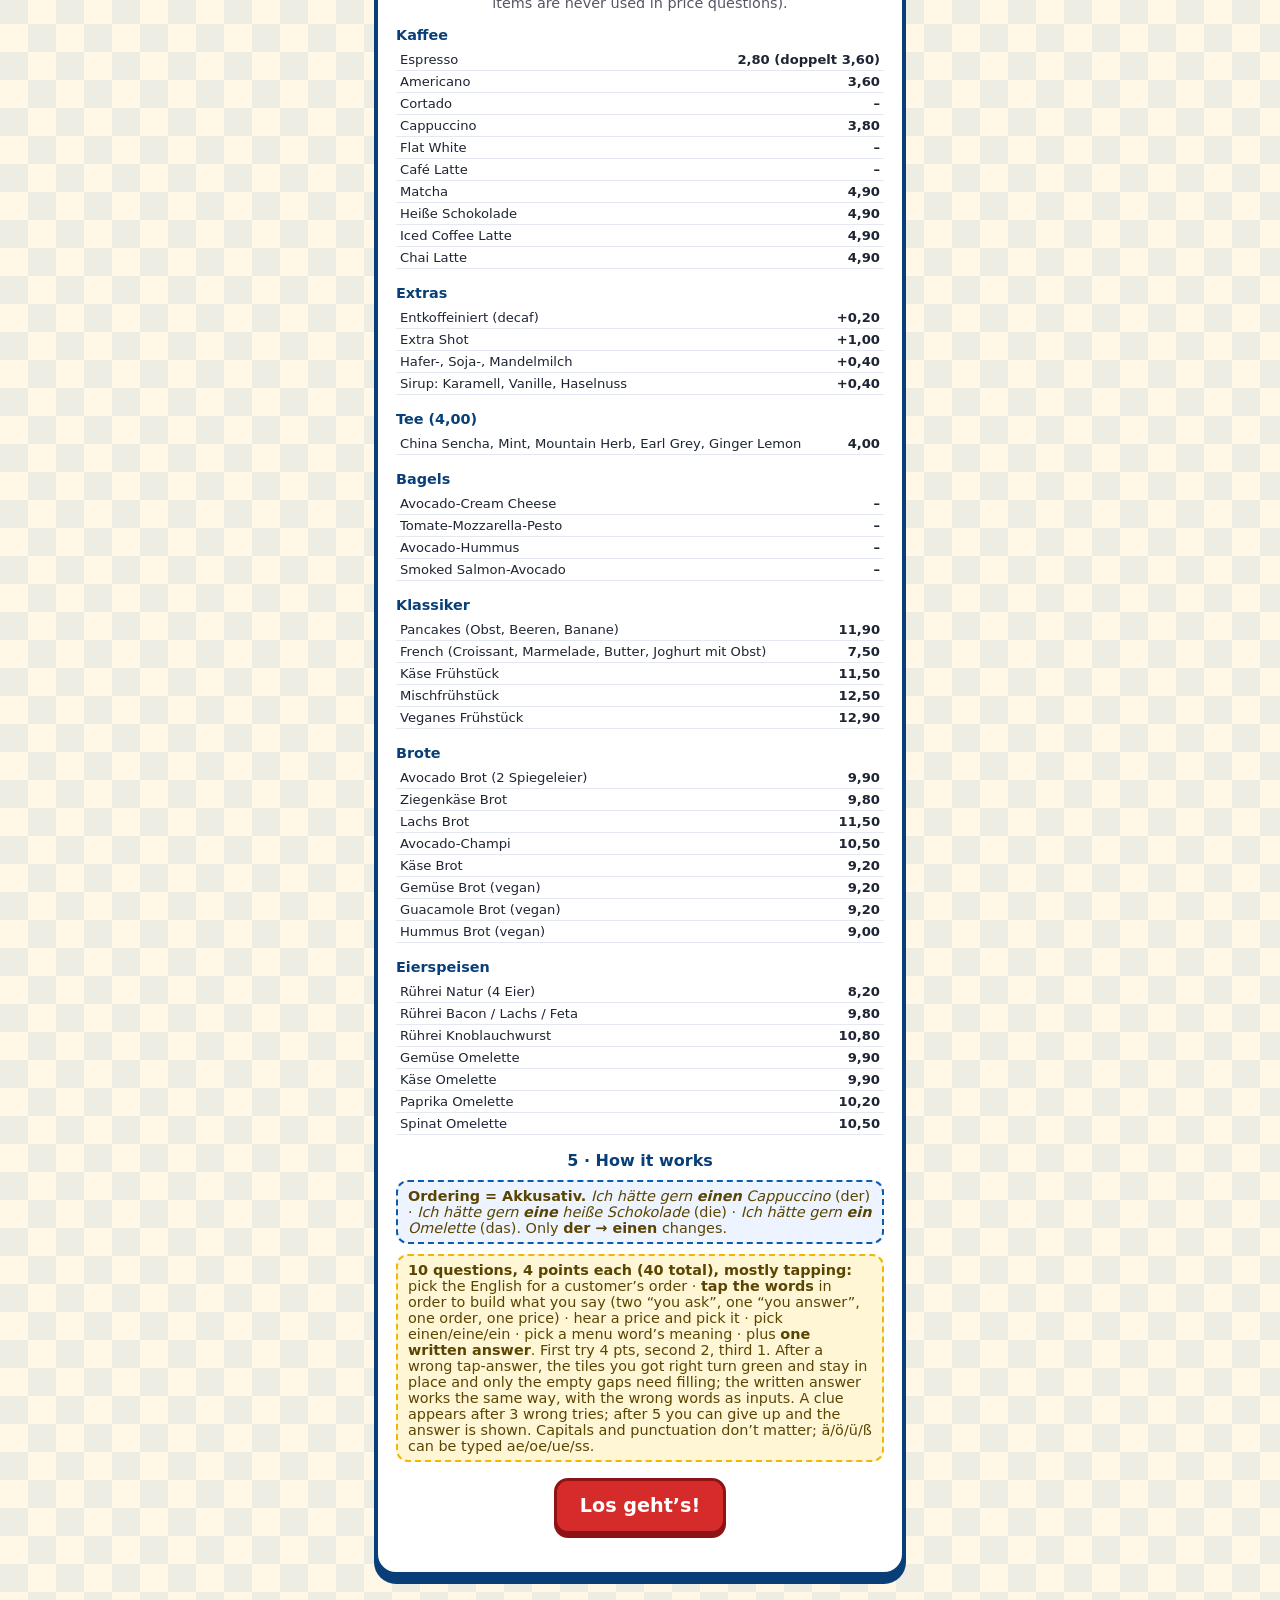
==== commit 5ef63982: "Spaced repetition across modules: rounds pick the words you need most (Leitner boxes, saved per devi" ====
--- a/modules/cafe/index.html
+++ b/modules/cafe/index.html
@@ -136,6 +136,7 @@
    <label><input type="checkbox" id="optListen"> 🎧 Listening mode: hide the German text (you can still peek)</label>
    <div class="small" id="voiceInfo"></div>
   </div>
+  <div class="small" id="srsline" style="background:#eef6ff;border:2px solid #b9d7f5;border-radius:12px;padding:6px 10px;margin:10px 0;text-align:left"></div>
   <div class="sec" style="text-align:center">2 · 🏆 Top 10 of all time</div><div id="lb0"></div>
 
   <div class="sec" style="text-align:center">3 · What you say (Sie)</div>
@@ -185,5 +186,5 @@
   <a class="btn" href="../../index.html">Zur Hütte</a>
  </div>
 </div>
-<script src="../../config.js"></script><script src="menu.js"></script><script src="logic.js"></script><script src="drill.js"></script>
+<script src="../../config.js"></script><script src="../../srs.js"></script><script src="menu.js"></script><script src="logic.js"></script><script src="drill.js"></script>
 </body></html>
